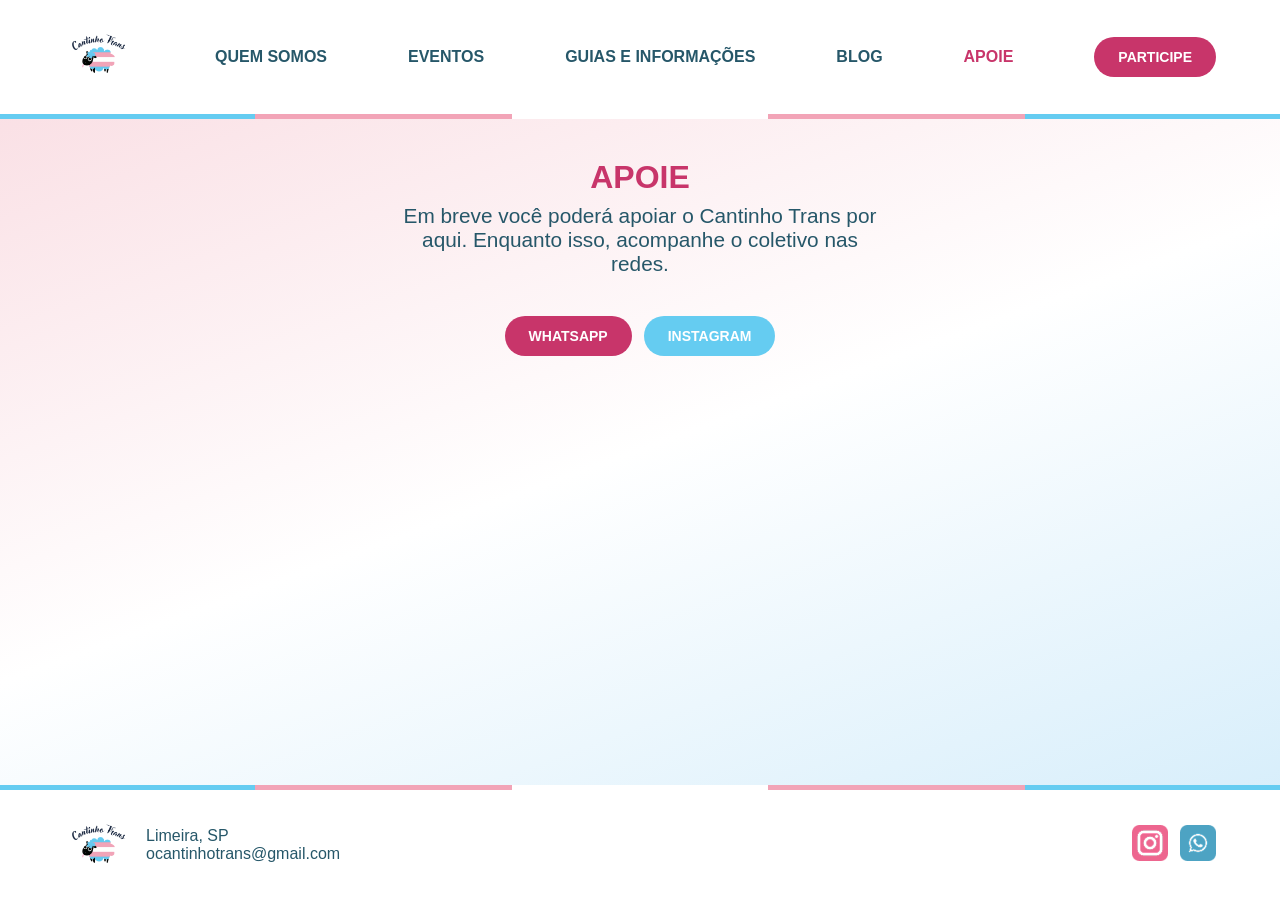
==== apoie.html @ edb0227f "Pagina de "quem somos" feita | Padronização e organizarção dos arquivos tbm" ====
<!DOCTYPE html>
<html lang="pt-BR">
<head>
    <meta charset="UTF-8">
    <meta name="viewport" content="width=device-width, initial-scale=1.0">
    <title>Apoie | Cantinho Trans</title>
    <link rel="icon" href="imgs/logo.png">
    <link rel="stylesheet" href="css/style.css">
</head>
<body>
    <header>
        <div class="cabecalho-conteudo">
            <nav class="navegacao">
                <a href="index.html">
                    <img class="logo" src="imgs/logo.png" alt="ovelha com listras azul, rosa e branco">
                </a>
                <a href="quem-somos.html">quem somos</a>
                <a href="eventos.html">eventos</a>
                <a href="guias.html">guias e informações</a>
                <a href="blog.html">blog</a>
                <a href="apoie.html" aria-current="page">apoie</a>
                <a class="botao" href="participe.html">participe</a>
            </nav>
        </div>
    </header>

    <main class="pagina-simples">
    <div class="intro">
        <h1>apoie</h1>
        <p class="subtitulo">Em breve você poderá apoiar o Cantinho Trans por aqui. Enquanto isso, acompanhe o coletivo nas redes.</p>
    </div>
    <div class="chamada-botoes">
            <a class="botao" href="https://chat.whatsapp.com/CuYcqcary4wD2QZe1XbQFm" target="_blank" rel="noopener noreferrer">whatsapp</a>
            <a class="botao botao-azul" href="https://www.instagram.com/cantinhotrans/" target="_blank" rel="noopener noreferrer">instagram</a>
    </div>
    </main>

    <footer>
        <div class="elemento-rodape">
            <img class="logo" src="imgs/logo.png" alt="ovelha com listras azul, rosa e branco">
            <div class="contato-rodape">
                <p>Limeira, SP</p>
                <p>ocantinhotrans@gmail.com</p>
            </div>
        </div>
        <div class="elemento-rodape">
            <a href="https://www.instagram.com/cantinhotrans/" target="_blank" rel="noopener noreferrer"><img class="social" src="imgs/instagram.png" alt="Instagram do Cantinho Trans"></a>
            <a href="https://chat.whatsapp.com/CuYcqcary4wD2QZe1XbQFm" target="_blank" rel="noopener noreferrer"><img class="social" src="imgs/whatsapp.png" alt="WhatsApp do Cantinho Trans"></a>
        </div>
    </footer>
</body>
</html>
---- css/style.css ----
:root {
    --rosa-escuro: #C8356A;
    --azul-claro: #65CCF1;
    --rosa-fundo: #F9DAE0;
    --azul-fundo:#D0EBFA ;
    --azul-escuro:#265769;
    --branco-fundo: #FFFFFF;
    --rosa-claro: #F2A4B7;
}

.logo {
    height: 70px;
    width: auto;
    flex-shrink: 0;
}

header{
    width: 100%;
    box-sizing: border-box;
    padding: 20px 5%;
    border-bottom: 5px solid transparent;
    border-image: linear-gradient(
        to right,
        var(--azul-claro) 0 20%,
        var(--rosa-claro) 20% 40%,
        #fff 40% 60%,
        var(--rosa-claro) 60% 80%,
        var(--azul-claro) 80%
    ) 1;
    background: var(--branco-fundo);
    margin: 0;
}

.cabecalho-conteudo {
  width: 100%;
}

.navegacao {
  display: flex;
  align-items: center;
  justify-content: space-between;
  gap: 24px;
  width: 100%;
}

footer{
    display: flex;
    justify-content: space-between;
    align-items: center;
    padding: 20px 5%;
    border-top: 5px solid transparent;
    border-image: linear-gradient(
        to right,
        var(--azul-claro) 0 20%,
        var(--rosa-claro) 20% 40%,
        #fff 40% 60%,
        var(--rosa-claro) 60% 80%,
        var(--azul-claro) 80%
    ) 1;  
    background: var(--branco-fundo);
    margin-top: 80px;
}

.elemento-rodape {
  display: flex;
  align-items: center;
  gap: 12px;
}

body{
    font-family: 'Trebuchet MS', 'Lucida Sans Unicode', 'Lucida Grande', 'Lucida Sans', Arial, sans-serif;
    background: linear-gradient(160deg,var(--rosa-fundo),var(--branco-fundo),var(--azul-fundo));
    min-height: 100vh;
    margin: 0px;
    text-align: center;
}

h1, h2, h3{
    text-transform: uppercase;
    color: var(--rosa-escuro);
}

p{
    color: var(--azul-escuro);
}

a{
    text-decoration: none;
}

a:hover {
    color: var(--rosa-escuro);
}

section + section{
    margin-top: 48px;
}


section{
    display: flex;
    flex-direction: column;
    align-items: center;
    gap: 24px;
}

.navegacao a {
    text-transform: uppercase;
    font-weight: bold;
    color: var(--azul-escuro);
}

.navegacao a:hover {
    color: var(--rosa-escuro);
}

.navegacao button{
    color: var(--branco-fundo);
}

.botao{
    background: var(--rosa-escuro);
    padding: 12px 24px;
    border: none;
    border-radius: 50px;
    color: var(--branco-fundo);
    font-size: 14px;
    cursor: pointer;
    text-transform: uppercase;
    font-weight: bold;
}

.botao:hover {
  background: var(--azul-claro);
}

ul{
    list-style: none;
    text-align: start;
    color: var(--azul-escuro);
}

.container{
    display: flex;
    gap: 20px;
    margin: 50px;
}

.cartao-redondo{
    background: var(--branco-fundo);
    flex: 1;
    padding: 20px;
    border-radius: 8px;
    border-top: 5px solid var(--azul-claro);
    border-bottom: 5px solid var(--azul-claro);
    display: flex;
    flex-direction: column;
    align-items: center;
    gap: 4px;
    width: 300px;
}

.cartao-redondo p{
    text-align: start;
}

.cartao-reto{
    flex: 1;
    padding: 20px;
    border-top: 5px solid var(--azul-claro);
}

.cartao-lista{
    display: flex;
    align-items: center;
    gap: 20px;
    background: var(--branco-fundo);
    padding: 20px;
    border-radius: 8px;
    border: 1.5px solid var(--rosa-escuro)
}

.container-lista{
    display: flex;
    flex-direction: column;
    gap: 20px;
    max-height: 400px;
    width: 700px;
    overflow-y: auto;
    margin-inline: auto;
}

.cartao-lista img{
    width: 130px;
    flex: 0 0 auto;
    object-fit: cover;
    border-radius: 12px;
}

.cartao-lista p{
    margin: 0 0 10px;
    text-align: left;
    line-height: 1.4;
}

.cartao-lista a{
    display: table;
    margin: 0 auto;
    text-align: center;
}


.breadcrumb {
  display: flex;
  align-items: center;
  gap: 8px;
  margin: 50px;
}

.aviso{
    width: 30px;
}

.coracao{
    width: 70px;
}

.container-titulo-saude {
  display: flex;
  align-items: center;
  justify-content: center;
  gap: 8px;
}

.titulo-destaque-saude,
.titulo-saude {
  flex: 0 0 auto;
  margin: 0;
  text-transform: none;
}

.titulo-destaque-saude{
    flex: 0 0 auto;
    display: inline-block;
    background: var(--rosa-escuro);
    color: var(--branco-fundo);
    border-radius: 10px;
    padding: 5px;
}


/* ==========================================================
   PÁGINA: EVENTOS (eventos.html)
   ========================================================== */

/* ---------- Menu: página atual ---------- */
.navegacao a[aria-current="page"] {
    color: var(--rosa-escuro);
}

/* ---------- Rodapé: bloco de contato (Limeira, e-mail) ---------- */
.contato-rodape p {
    margin: 0;
    text-align: left;
}

/* ---------- Variantes de botão ---------- */
.botao-azul {
    background: var(--azul-claro);
}

.botao-azul:hover {
    background: var(--rosa-escuro);
    color: var(--branco-fundo);
}

.botao-branco {
    background: var(--branco-fundo);
    color: var(--rosa-escuro);
}

.botao-contorno {
    background: transparent;
    border: 2px solid var(--branco-fundo);
    color: var(--branco-fundo);
}

.botao-branco:hover,
.botao-contorno:hover {
    background: var(--rosa-escuro);
    color: var(--branco-fundo);
    border-color: var(--rosa-escuro);
}

/* ---------- Estrutura da página ---------- */
.pagina-eventos {
    width: min(1000px, 90%);
    margin: 0 auto;
    padding-top: 40px;
    text-align: left;
}

.pagina-eventos section {
    align-items: stretch;
}

.intro {
    text-align: center;
    margin-bottom: 40px;
}

.intro h1 {
    margin: 0 0 8px;
}

.subtitulo {
    font-size: 1.3rem;
    margin: 0 auto;
    max-width: 480px;
}

.titulo-secao {
    align-self: flex-start;
    margin: 0;
    padding-bottom: 4px;
    font-size: 1.1rem;
    text-transform: none;
    border-bottom: 2px solid var(--rosa-claro);
}

/* ---------- Próximo encontro / Atividade na cidade ---------- */
.destaques {
    display: grid;
    grid-template-columns: 1fr 1fr;
    gap: 40px;
}

.card-evento {
    background: var(--branco-fundo);
    border-radius: 12px;
    padding: 20px 24px;
    border-top: 5px solid var(--rosa-escuro);
    border-bottom: 5px solid var(--rosa-escuro);
    display: flex;
    flex-direction: column;
    align-items: flex-start;
    gap: 6px;
}

.card-evento.azul {
    border-color: var(--azul-claro);
}

.card-evento h3 {
    margin: 0;
    font-size: 1rem;
    text-transform: none;
    color: var(--azul-escuro);
}

.card-evento p {
    margin: 0;
    font-size: 0.9rem;
}

.card-evento strong {
    color: var(--rosa-escuro);
}

.card-evento .descricao {
    margin: 8px 0 10px;
}

.etiqueta {
    font-size: 0.75rem;
    font-weight: bold;
    color: var(--rosa-escuro);
}

.azul .etiqueta {
    color: var(--azul-claro);
}

/* ---------- Calendário ---------- */
.calendario-area {
    display: grid;
    grid-template-columns: 1.2fr 1fr;
    gap: 40px;
    align-items: start;
}

.calendario {
    background: var(--branco-fundo);
    border-radius: 12px;
    padding: 24px;
    border-top: 5px solid var(--rosa-escuro);
    border-bottom: 5px solid var(--rosa-escuro);
}

.calendario-topo {
    display: flex;
    align-items: center;
    justify-content: space-between;
    margin-bottom: 16px;
}

.calendario-topo strong {
    color: var(--azul-escuro);
    text-transform: capitalize;
}

.btn-mes {
    width: 32px;
    height: 32px;
    border: none;
    border-radius: 50%;
    background: var(--rosa-escuro);
    color: var(--branco-fundo);
    font-size: 1.2rem;
    line-height: 1;
    cursor: pointer;
}

.btn-mes:hover {
    background: var(--azul-claro);
}

.dias {
    display: grid;
    grid-template-columns: repeat(7, 1fr);
    gap: 6px;
    text-align: center;
}

.dias .dow {
    color: var(--rosa-escuro);
    font-weight: bold;
    font-size: 0.75rem;
}

.dia {
    aspect-ratio: 1;
    display: flex;
    align-items: center;
    justify-content: center;
    border-radius: 8px;
    color: var(--azul-escuro);
    font-size: 0.85rem;
}

.dia.hoje {
    background: var(--azul-fundo);
    font-weight: bold;
}

.dia.evento {
    background: var(--rosa-claro);
    font-weight: bold;
}

.dia.evento.hoje {
    outline: 2px solid var(--azul-claro);
}

.legenda {
    display: flex;
    gap: 16px;
    margin-top: 16px;
    font-size: 0.8rem;
    color: var(--azul-escuro);
}

.ponto {
    display: inline-block;
    width: 10px;
    height: 10px;
    border-radius: 50%;
    margin-right: 6px;
}

.ponto-hoje { background: var(--azul-fundo); }
.ponto-evento { background: var(--rosa-claro); }

/* ---------- Lista de eventos ---------- */
.lista-eventos {
    display: flex;
    flex-direction: column;
    gap: 20px;
}

.item-evento {
    display: flex;
    align-items: center;
    gap: 14px;
    background: var(--branco-fundo);
    border-radius: 8px;
    padding: 14px 16px;
    border-top: 4px solid var(--rosa-escuro);
}

.item-evento h3 {
    margin: 0 0 2px;
    font-size: 0.95rem;
    text-transform: none;
    color: var(--azul-escuro);
}

.item-evento p {
    margin: 0;
    font-size: 0.85rem;
}

.data-evento {
    flex: 0 0 auto;
    width: 54px;
    height: 54px;
    border-radius: 8px;
    background: var(--azul-fundo);
    color: var(--azul-escuro);
    display: flex;
    flex-direction: column;
    align-items: center;
    justify-content: center;
    font-weight: bold;
}

.data-evento small { font-size: 0.65rem; }
.data-evento span { font-size: 1.3rem; line-height: 1; }

/* ---------- Como participar ---------- */
.participar {
    display: grid;
    grid-template-columns: repeat(3, 1fr);
    gap: 20px;
}

.card-participar {
    background: var(--branco-fundo);
    border-radius: 8px;
    border-left: 4px solid var(--azul-claro);
    padding: 12px 16px;
}

.card-participar h3 {
    margin: 0 0 4px;
    font-size: 1rem;
    text-transform: none;
}

.card-participar p {
    margin: 0;
    font-size: 0.85rem;
}

/* ---------- Chamada final ---------- */
.pagina-eventos .chamada {
    background: var(--rosa-claro);
    border-radius: 20px;
    padding: 32px 20px;
    text-align: center;
    align-items: center;
    gap: 10px;
}

.chamada h2 {
    margin: 0;
    color: var(--branco-fundo);
    text-transform: none;
    font-size: 1.2rem;
}

.chamada p {
    margin: 0;
    color: var(--branco-fundo);
}

.chamada-botoes {
    display: flex;
    gap: 12px;
    flex-wrap: wrap;
    justify-content: center;
    margin-top: 8px;
}

/* ---------- Responsivo ---------- */
@media (max-width: 800px) {
    .destaques,
    .calendario-area,
    .participar {
        grid-template-columns: 1fr;
    }

    .navegacao {
        flex-wrap: wrap;
        justify-content: center;
    }
}

/* ==========================================================
   PÁGINA: QUEM SOMOS (quem-somos.html)
   ========================================================== */

.botao-pequeno {
    padding: 6px 16px;
    font-size: 11px;
    text-decoration: none;
}

.botao-pequeno:hover {
    color: var(--branco-fundo);
}

.pagina-quem-somos {
    width: min(1000px, 90%);
    margin: 0 auto;
    padding-top: 40px;
    text-align: left;
}

.pagina-quem-somos section {
    align-items: stretch;
}

/* ---------- Abertura ---------- */
.pagina-quem-somos .abertura {
    align-items: center;
    text-align: center;
    gap: 10px;
    margin-bottom: 40px;
}

.pagina-quem-somos .abertura h1 {
    margin: 0;
    font-size: 2.6rem;
    letter-spacing: 2px;
}

.pagina-quem-somos .abertura .subtitulo {
    margin: 0;
    max-width: none;
    font-size: 1.1rem;
}

.atalhos {
    display: flex;
    flex-wrap: wrap;
    justify-content: center;
    gap: 12px;
    margin-top: 8px;
}

/* ---------- Blocos ---------- */
.pagina-quem-somos .bloco {
    gap: 16px;
    scroll-margin-top: 20px;
}

.titulo-bloco {
    margin: 0;
    font-size: 1.8rem;
}

.texto-bloco {
    margin: 0;
    line-height: 1.5;
    max-width: 760px;
}

/* ---------- Como funciona ---------- */
.colunas-funciona {
    display: grid;
    grid-template-columns: repeat(3, 1fr);
    gap: 24px;
    margin-top: 8px;
}

.item-funciona {
    border-top: 4px solid var(--rosa-escuro);
    padding-top: 10px;
}

.item-funciona:nth-child(2) {
    border-top-color: var(--azul-claro);
}

.item-funciona h3 {
    margin: 0 0 6px;
    font-size: 1rem;
    text-transform: none;
    color: var(--azul-escuro);
}

.item-funciona p {
    margin: 0;
    font-size: 0.9rem;
    line-height: 1.4;
}

/* ---------- Nossa história ---------- */
.historia {
    display: grid;
    grid-template-columns: 1.3fr 1fr;
    gap: 40px;
    align-items: center;
}

.linha-do-tempo {
    list-style: none;
    margin: 0;
    padding: 0;
    display: flex;
    flex-direction: column;
    gap: 14px;
}

.linha-do-tempo li {
    border-left: 3px solid var(--rosa-claro);
    padding-left: 14px;
}

.linha-do-tempo h3 {
    margin: 0 0 2px;
    font-size: 0.95rem;
    text-transform: none;
}

.linha-do-tempo p {
    margin: 0;
    font-size: 0.9rem;
    line-height: 1.4;
}

.foto-historia {
    width: 100%;
    height: auto;
    border-radius: 12px;
    border: 4px solid var(--branco-fundo);
}

/* ---------- Gestão atual ---------- */
.gestao {
    display: grid;
    grid-template-columns: repeat(5, 1fr);
    gap: 16px;
    margin-top: 8px;
}

.membro {
    margin: 0;
    display: flex;
    flex-direction: column;
    align-items: center;
    gap: 8px;
}

.foto-membro {
    width: 100%;
    aspect-ratio: 1;
    border-radius: 12px;
    object-fit: cover;
}

.foto-membro.rosa { background: var(--rosa-escuro); }
.foto-membro.azul { background: var(--azul-claro); }

.membro figcaption {
    font-size: 0.85rem;
    font-weight: bold;
    text-align: center;
    color: var(--rosa-escuro);
}

/* ---------- Responsivo ---------- */
@media (max-width: 800px) {
    .colunas-funciona,
    .historia {
        grid-template-columns: 1fr;
    }

    .gestao {
        grid-template-columns: repeat(2, 1fr);
    }
}


/* ==========================================================
   COMPONENTES COMPARTILHADOS (todas as páginas)
   ========================================================== */

/* Botão do menu e botões em geral: texto sempre branco */
.botao {
    display: inline-block;
    text-decoration: none;
}

.botao:hover,
.navegacao a.botao,
.navegacao a.botao:hover {
    color: var(--branco-fundo);
}

/* Ícones de redes sociais do rodapé */
.social {
    width: 36px;
    height: 36px;
}

/* Caminho de navegação (Início > Guias > página) */
.breadcrumb {
    color: var(--azul-escuro);
}

/* Páginas simples: guias, blog, apoie, participe */
.pagina-simples {
    width: min(1000px, 90%);
    margin: 0 auto;
    padding-top: 40px;
    text-align: left;
}

.pagina-simples .intro h1 {
    margin: 0 0 8px;
}

.grade-guias {
    display: grid;
    grid-template-columns: repeat(3, 1fr);
    gap: 24px;
}

@media (max-width: 800px) {
    .grade-guias {
        grid-template-columns: 1fr;
    }
}

/* Rodapé sempre no fim da tela, mesmo em páginas curtas */
body {
    display: flex;
    flex-direction: column;
}

main {
    flex: 1 0 auto;
}

/* Links do caminho de navegação */
.breadcrumb a {
    color: var(--rosa-escuro);
    font-weight: bold;
}

.breadcrumb a:hover {
    text-decoration: underline;
}
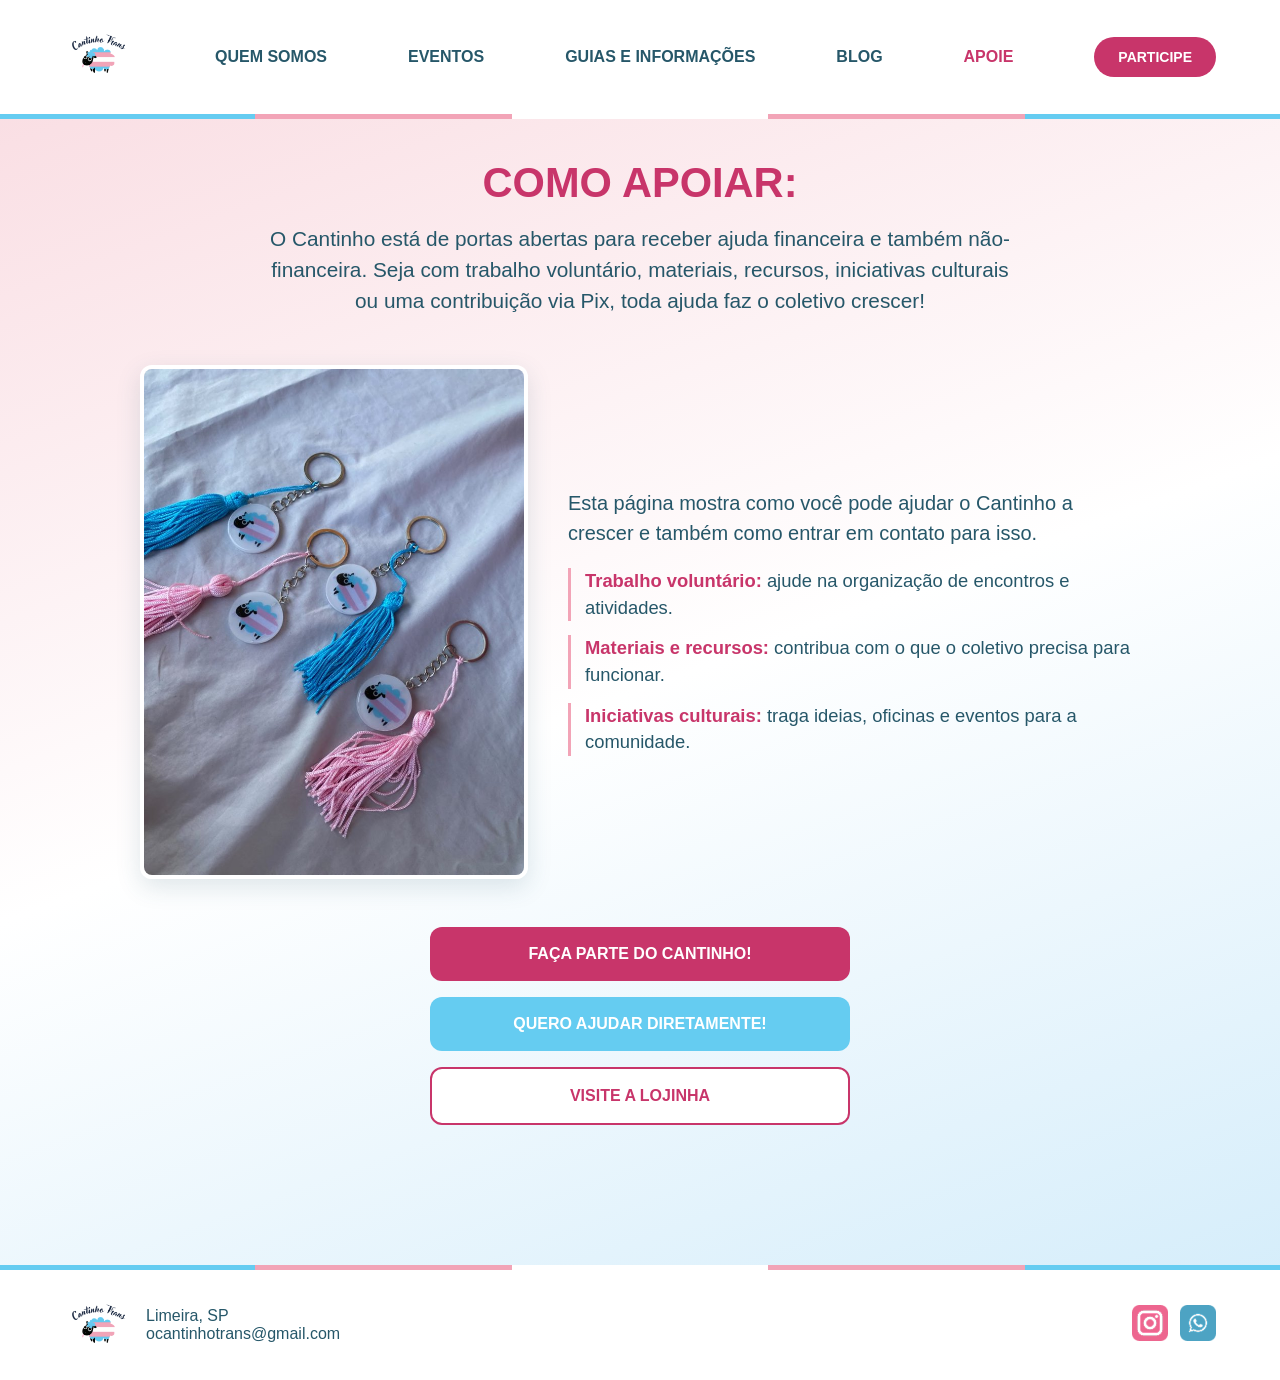
==== commit 64b1a94e: "alterações no projeto em geral + união da parte do yago" ====
--- a/apoie.html
+++ b/apoie.html
@@ -25,14 +25,80 @@
     </header>
 
     <main class="pagina-simples">
-    <div class="intro">
-        <h1>apoie</h1>
-        <p class="subtitulo">Em breve você poderá apoiar o Cantinho Trans por aqui. Enquanto isso, acompanhe o coletivo nas redes.</p>
+    <section class="intro intro-apoio">
+        <h1>como apoiar:</h1>
+        <p class="subtitulo subtitulo-largo">O Cantinho está de portas abertas para receber ajuda financeira e também não-financeira. Seja com trabalho voluntário, materiais, recursos, iniciativas culturais ou uma contribuição via Pix, toda ajuda faz o coletivo crescer!</p>
+    </section>
+
+    <section class="apoio-destaque">
+        <img class="foto-apoio" src="imgs/produtos.jpg" alt="Chaveiros do Cantinho Trans com a ovelha nas cores da bandeira trans e pompons azuis e rosas">
+        <div class="texto-apoio">
+            <p>Esta página mostra como você pode ajudar o Cantinho a crescer e também como entrar em contato para isso.</p>
+            <ul class="lista-apoio">
+                <li><strong>Trabalho voluntário:</strong> ajude na organização de encontros e atividades.</li>
+                <li><strong>Materiais e recursos:</strong> contribua com o que o coletivo precisa para funcionar.</li>
+                <li><strong>Iniciativas culturais:</strong> traga ideias, oficinas e eventos para a comunidade.</li>
+            </ul>
+        </div>
+    </section>
+
+    <div class="chamada-botoes botoes-empilhados">
+        <a class="botao botao-grande" href="participe.html">faça parte do cantinho!</a>
+        <button type="button" class="botao botao-azul botao-grande" id="abrir-ajuda" aria-haspopup="dialog">quero ajudar diretamente!</button>
+        <a class="botao botao-contorno-rosa botao-grande" href="https://wa.me/5519987595140?text=Oi%2C%20Rita!%20Vim%20pelo%20site%20do%20Cantinho%20Trans%20e%20quero%20conhecer%20a%20lojinha." target="_blank" rel="noopener noreferrer">visite a lojinha</a>
     </div>
-    <div class="chamada-botoes">
-            <a class="botao" href="https://chat.whatsapp.com/CuYcqcary4wD2QZe1XbQFm" target="_blank" rel="noopener noreferrer">whatsapp</a>
-            <a class="botao botao-azul" href="https://www.instagram.com/cantinhotrans/" target="_blank" rel="noopener noreferrer">instagram</a>
-    </div>
+
+    <dialog class="modal-ajuda" id="modal-ajuda" aria-labelledby="titulo-modal">
+        <div class="modal-topo">
+            <h2 id="titulo-modal">Como você quer ajudar?</h2>
+            <button type="button" class="modal-fechar" data-fechar aria-label="Fechar">&times;</button>
+        </div>
+
+        <div class="modal-corpo">
+            <!-- Passo 1: escolha -->
+            <div class="modal-painel" id="painel-escolha">
+                <p class="modal-texto">Escolha o caminho que combina com você:</p>
+                <div class="opcoes-ajuda">
+                    <button type="button" class="opcao-ajuda" data-abrir="painel-extra">
+                        <span class="opcao-emoji" aria-hidden="true">🤝</span>
+                        <span class="opcao-titulo">Ajuda não-financeira</span>
+                        <span class="opcao-desc">Voluntariado, materiais, recursos e iniciativas culturais</span>
+                    </button>
+                    <button type="button" class="opcao-ajuda opcao-azul" data-abrir="painel-pix">
+                        <span class="opcao-emoji" aria-hidden="true">💙</span>
+                        <span class="opcao-titulo">Contribuir via Pix</span>
+                        <span class="opcao-desc">Uma ajuda financeira, de qualquer valor</span>
+                    </button>
+                </div>
+            </div>
+
+            <!-- Passo 2a: ajuda não-financeira -->
+            <div class="modal-painel" id="painel-extra" hidden>
+                <button type="button" class="modal-voltar" data-abrir="painel-escolha">&larr; voltar</button>
+                <p class="modal-texto">Marque como você gostaria de ajudar e escreva para o e-mail do Cantinho:</p>
+                <div class="chips" id="chips-ajuda">
+                    <label class="chip"><input type="checkbox" value="Trabalho voluntário"><span>Trabalho voluntário</span></label>
+                    <label class="chip"><input type="checkbox" value="Materiais"><span>Materiais</span></label>
+                    <label class="chip"><input type="checkbox" value="Recursos"><span>Recursos</span></label>
+                    <label class="chip"><input type="checkbox" value="Iniciativas culturais"><span>Iniciativas culturais</span></label>
+                    <label class="chip"><input type="checkbox" value="Outra forma de ajudar"><span>Outra forma</span></label>
+                </div>
+                <a class="botao botao-modal" id="enviar-ajuda" href="mailto:ocantinhotrans@gmail.com?subject=Quero%20ajudar%20o%20Cantinho%20Trans">escrever e-mail</a>
+                <p class="modal-nota">ocantinhotrans@gmail.com</p>
+            </div>
+
+            <!-- Passo 2b: pix -->
+            <div class="modal-painel" id="painel-pix" hidden>
+                <button type="button" class="modal-voltar" data-abrir="painel-escolha">&larr; voltar</button>
+                <p class="modal-texto">Chave Pix (e-mail):</p>
+                <div class="caixa-pix">
+                    <strong id="chave-pix">ritas.frati@gmail.com</strong>
+                </div>
+                <button type="button" class="botao botao-azul botao-modal" id="copiar-pix">copiar chave pix</button>
+                <p class="modal-nota">Obrigado por ajudar o Cantinho a crescer! 💗</p>
+            </div>
+        </div>
+    </dialog>
     </main>
 
     <footer>
@@ -48,5 +114,7 @@
             <a href="https://chat.whatsapp.com/CuYcqcary4wD2QZe1XbQFm" target="_blank" rel="noopener noreferrer"><img class="social" src="imgs/whatsapp.png" alt="WhatsApp do Cantinho Trans"></a>
         </div>
     </footer>
+
+    <script src="js/contato.js"></script>
 </body>
 </html>
--- a/css/style.css
+++ b/css/style.css
@@ -853,3 +853,1123 @@
 .breadcrumb a:hover {
     text-decoration: underline;
 }
+
+/* ==========================================================
+   PÁGINA BLOG
+   ========================================================== */
+
+/* texto só para leitores de tela (usado no rótulo da busca) */
+.so-leitor {
+    position: absolute;
+    width: 1px;
+    height: 1px;
+    overflow: hidden;
+    clip: rect(0 0 0 0);
+    white-space: nowrap;
+}
+
+/* ---------- Estrutura da página ---------- */
+.pagina-blog {
+    width: min(1100px, 90%);
+    margin: 0 auto;
+    padding-top: 40px;
+    text-align: left;
+}
+
+.pagina-blog h1 {
+    margin: 0 0 24px;
+    text-align: center;
+    font-size: clamp(2rem, 5vw, 3rem);
+}
+
+/* o section global usa align-items: center; aqui precisa esticar */
+.pagina-blog section {
+    align-items: stretch;
+}
+
+.pagina-blog :focus-visible {
+    outline: 3px solid var(--rosa-escuro);
+    outline-offset: 3px;
+}
+
+/* ---------- Carrossel (CSS puro) ---------- */
+.carrossel {
+    display: flex;
+    overflow-x: auto;
+    scroll-snap-type: x mandatory;
+    scroll-behavior: smooth;
+    scrollbar-width: none;
+}
+
+.carrossel::-webkit-scrollbar {
+    display: none;
+}
+
+.slide {
+    position: relative;
+    flex: 0 0 100%;
+    scroll-snap-align: start;
+    aspect-ratio: 3 / 1;
+    min-height: 200px;
+    background: #d9d9d9; /* troque por background-image quando tiver a foto */
+}
+
+.slide-link,
+.slide-link:hover {
+    position: absolute;
+    inset: 0;
+    display: grid;
+    place-items: center;
+    padding: 0 72px;
+    text-align: center;
+    color: var(--branco-fundo);
+    font-weight: bold;
+    font-size: clamp(1.8rem, 6vw, 4rem);
+    line-height: 1;
+    text-transform: uppercase;
+}
+
+.seta {
+    position: absolute;
+    top: 50%;
+    translate: 0 -50%;
+    z-index: 2;
+    width: 56px;
+    height: 56px;
+    display: grid;
+    place-items: center;
+}
+
+.seta::before {
+    content: "";
+    width: 16px;
+    height: 16px;
+    border: solid var(--branco-fundo);
+    border-width: 0 0 5px 5px;
+}
+
+.seta-esq { left: 8px; }
+.seta-esq::before { rotate: 45deg; }
+.seta-dir { right: 8px; }
+.seta-dir::before { rotate: -135deg; }
+.seta:hover::before { border-color: var(--rosa-escuro); }
+
+/* ---------- Últimas publicações ---------- */
+.ultimas {
+    margin-top: 48px;
+    gap: 20px;
+}
+
+.ultimas-topo {
+    position: relative;
+    display: flex;
+    align-items: center;
+    justify-content: space-between;
+    gap: 16px;
+}
+
+.ultimas h2 {
+    margin: 0;
+    font-size: clamp(1.2rem, 3vw, 1.8rem);
+    font-weight: normal;
+}
+
+/* lupa: <details> abre a caixa de busca sem JS */
+.busca summary {
+    list-style: none;
+    cursor: pointer;
+    padding: 6px;
+}
+
+.busca summary::-webkit-details-marker {
+    display: none;
+}
+
+.lupa {
+    position: relative;
+    display: block;
+    width: 28px;
+    height: 28px;
+}
+
+.lupa::before {
+    content: "";
+    position: absolute;
+    inset: 0 6px 6px 0;
+    border: 3px solid var(--rosa-escuro);
+    border-radius: 50%;
+}
+
+.lupa::after {
+    content: "";
+    position: absolute;
+    right: 0;
+    bottom: 3px;
+    width: 11px;
+    height: 3px;
+    background: var(--rosa-escuro);
+    border-radius: 2px;
+    rotate: 45deg;
+}
+
+.busca form {
+    position: absolute;
+    right: 0;
+    top: 100%;
+    z-index: 5;
+    display: flex;
+    gap: 8px;
+    padding: 12px;
+    background: var(--branco-fundo);
+    border: 1.5px solid var(--rosa-escuro);
+    border-radius: 12px;
+}
+
+.busca input {
+    font: inherit;
+    padding: 8px 14px;
+    color: var(--azul-escuro);
+    border: 1.5px solid var(--azul-escuro);
+    border-radius: 50px;
+}
+
+/* ---------- Cartão do post ---------- */
+.post {
+    position: relative;
+    display: grid;
+    grid-template-columns: clamp(110px, 22%, 240px) 1fr;
+    align-items: center;
+    gap: 20px;
+    padding: 16px 20px;
+    background: var(--branco-fundo);
+    border: 1.5px solid var(--rosa-escuro);
+    border-radius: 12px;
+}
+
+.post:hover,
+.post:focus-within {
+    border-color: var(--azul-claro);
+}
+
+.foto {
+    aspect-ratio: 4 / 3;
+    display: grid;
+    place-items: center;
+    background: #d9d9d9;
+    color: var(--branco-fundo);
+    font-size: clamp(1.2rem, 3vw, 2rem);
+    font-weight: bold;
+}
+
+.post h3 {
+    margin: 0 0 6px;
+    font-size: 1.1rem;
+    color: var(--azul-escuro);
+}
+
+.post:hover h3,
+.post:focus-within h3 {
+    color: var(--rosa-escuro);
+}
+
+.post h3 a {
+    color: inherit;
+}
+
+/* o cartão inteiro vira clicável */
+.post h3 a::after {
+    content: "";
+    position: absolute;
+    inset: 0;
+}
+
+/* resumo cortado em 2 linhas com "…" */
+.post p {
+    margin: 0;
+    display: -webkit-box;
+    -webkit-line-clamp: 2;
+    line-clamp: 2;
+    -webkit-box-orient: vertical;
+    overflow: hidden;
+}
+
+/* ---------- Responsivo ---------- */
+@media (max-width: 800px) {
+    .slide {
+        aspect-ratio: 2 / 1;
+    }
+
+    .post {
+        grid-template-columns: 100px 1fr;
+        gap: 14px;
+        padding: 12px;
+    }
+}
+
+/* ==========================================================
+   PONTOS DO CARROSSEL E PÁGINAS DE POST
+   ========================================================== */
+.carrossel-pontos {
+    display: flex;
+    align-items: center;
+    justify-content: center;
+    gap: 10px;
+    margin-top: 14px;
+}
+
+.carrossel-ponto {
+    width: 12px;
+    height: 12px;
+    padding: 0;
+    border: 2px solid var(--rosa-escuro);
+    border-radius: 50%;
+    background: transparent;
+    cursor: pointer;
+}
+
+.carrossel-ponto[aria-current="true"] {
+    background: var(--rosa-escuro);
+}
+
+.sem-resultado {
+    text-align: center;
+    font-weight: bold;
+}
+
+.pagina-post {
+    width: min(860px, 90%);
+    margin: 0 auto;
+    padding-top: 32px;
+    text-align: left;
+}
+
+.pagina-post .breadcrumb {
+    margin: 0 0 20px;
+    flex-wrap: wrap;
+}
+
+.post-completo {
+    background: var(--branco-fundo);
+    border: 1.5px solid var(--rosa-escuro);
+    border-radius: 12px;
+    padding: 28px;
+}
+
+.foto-post {
+    width: 100%;
+    aspect-ratio: 16 / 7;
+    display: grid;
+    place-items: center;
+    background: #d9d9d9;
+    color: var(--branco-fundo);
+    font-size: clamp(1.4rem, 3vw, 2.2rem);
+    font-weight: bold;
+    border-radius: 8px;
+    margin-bottom: 20px;
+}
+
+.post-completo h1 {
+    margin: 0 0 8px;
+    text-align: left;
+    text-transform: none;
+    font-size: clamp(1.5rem, 3.5vw, 2.2rem);
+}
+
+.meta-post {
+    margin: 0 0 20px;
+    font-size: 0.9rem;
+}
+
+.conteudo-post {
+    line-height: 1.65;
+}
+
+.conteudo-post h2 {
+    margin: 24px 0 8px;
+    text-transform: none;
+    font-size: 1.2rem;
+}
+
+.conteudo-post ul,
+.conteudo-post ol {
+    padding-left: 22px;
+    margin: 8px 0 16px;
+}
+
+.conteudo-post ul {
+    list-style: disc;
+}
+
+.conteudo-post ol {
+    list-style: decimal;
+}
+
+.conteudo-post li + li {
+    margin-top: 6px;
+}
+
+.conteudo-post a {
+    color: var(--rosa-escuro);
+    text-decoration: underline;
+}
+
+.aviso-post {
+    margin-top: 24px;
+    padding: 12px 16px;
+    border-radius: 8px;
+    background: var(--rosa-fundo);
+    font-size: 0.9rem;
+}
+
+.voltar-post {
+    margin-top: 24px;
+}
+
+@media (max-width: 800px) {
+    .post-completo {
+        padding: 18px;
+    }
+}
+
+.foto {
+    overflow: hidden;
+}
+
+.foto img {
+    width: 100%;
+    height: 100%;
+    object-fit: cover;
+    display: block;
+}
+
+.foto-post {
+    width: 100%;
+    aspect-ratio: 16 / 7;
+    overflow: hidden;
+    background: #d9d9d9;
+    border-radius: 8px;
+    margin-bottom: 20px;
+}
+
+.foto-post img {
+    width: 100%;
+    height: 100%;
+    object-fit: cover;
+    display: block;
+}
+
+.slide {
+    overflow: hidden;
+}
+/* ==========================================================
+   CARROSSEL DIVIDIDO
+   ========================================================== */
+.carrossel {
+    border-radius: 16px;
+    border: 1.5px solid var(--rosa-escuro);
+    background: var(--branco-fundo);
+}
+
+.slide {
+    display: grid;
+    grid-template-columns: 1.1fr 1fr;
+    aspect-ratio: auto;
+    min-height: 310px;
+    background: var(--branco-fundo);
+    overflow: hidden;
+}
+
+.slide-imagem {
+    position: relative;
+    background: #d9d9d9;
+    overflow: hidden;
+}
+
+.slide-imagem img {
+    width: 100%;
+    height: 100%;
+    object-fit: cover;
+    display: block;
+}
+
+/* Degradê suave na borda direita da foto para integrar com o cartão */
+.slide-imagem::after {
+    content: "";
+    position: absolute;
+    inset: 0;
+    background: linear-gradient(to right, transparent 70%, var(--branco-fundo) 100%);
+    pointer-events: none;
+}
+
+.slide-placeholder {
+    width: 100%;
+    height: 100%;
+    min-height: 220px;
+    display: grid;
+    place-items: center;
+    color: var(--branco-fundo);
+    font-size: clamp(1.4rem, 3vw, 2.2rem);
+    font-weight: bold;
+}
+
+.slide-selo {
+    position: absolute;
+    top: 16px;
+    left: 16px;
+    z-index: 2;
+    padding: 6px 14px;
+    border-radius: 50px;
+    background: var(--rosa-escuro);
+    color: var(--branco-fundo);
+    font-size: 0.75rem;
+    font-weight: bold;
+    letter-spacing: 0.05em;
+    text-transform: uppercase;
+}
+
+.slide-texto {
+    padding: 32px 54px 28px 24px;
+    display: flex;
+    flex-direction: column;
+    justify-content: center;
+    gap: 14px;
+    text-align: left;
+}
+
+.slide-texto h2 {
+    margin: 0;
+    text-transform: none;
+    font-size: clamp(1.3rem, 2.4vw, 1.8rem);
+    line-height: 1.25;
+}
+
+.slide-texto h2 a {
+    color: var(--azul-escuro);
+}
+
+.slide-texto h2 a:hover {
+    color: var(--rosa-escuro);
+}
+
+.slide-texto p {
+    margin: 0;
+    font-size: 0.95rem;
+    line-height: 1.55;
+    color: var(--azul-escuro);
+}
+
+.slide-rodape {
+    display: flex;
+    align-items: center;
+    justify-content: space-between;
+    gap: 12px;
+    margin-top: 8px;
+}
+
+.slide-data {
+    font-size: 0.82rem;
+    color: var(--azul-escuro);
+    opacity: 0.8;
+}
+
+.slide-leia {
+    font-size: 0.85rem;
+    font-weight: bold;
+    color: var(--rosa-escuro);
+    text-transform: uppercase;
+}
+
+.slide-leia:hover {
+    color: var(--azul-claro);
+}
+
+/* Ajuste das setas para aparecerem bem sobre fundo claro e foto */
+.slide .seta {
+    width: 40px;
+    height: 40px;
+    border-radius: 50%;
+    background: rgba(255, 255, 255, 0.85);
+    box-shadow: 0 2px 6px rgba(0, 0, 0, 0.15);
+}
+
+.slide .seta::before {
+    width: 11px;
+    height: 11px;
+    border-color: var(--rosa-escuro);
+    border-width: 0 0 3px 3px;
+}
+
+.slide .seta:hover {
+    background: var(--rosa-escuro);
+}
+
+.slide .seta:hover::before {
+    border-color: var(--branco-fundo);
+}
+
+@media (max-width: 800px) {
+    .slide {
+        grid-template-columns: 1fr;
+    }
+
+    .slide-imagem {
+        aspect-ratio: 16 / 9;
+    }
+
+    .slide-imagem::after {
+        background: linear-gradient(to bottom, transparent 70%, var(--branco-fundo) 100%);
+    }
+
+    .slide-texto {
+        padding: 20px 24px 24px;
+    }
+}
+
+/* ==========================================================
+   PÁGINAS: APOIE (apoie.html) e PARTICIPE (participe.html)
+   ========================================================== */
+
+.sr-only {
+    position: absolute;
+    width: 1px;
+    height: 1px;
+    overflow: hidden;
+    clip: rect(0 0 0 0);
+    white-space: nowrap;
+}
+
+.titulo-centro {
+    align-self: center;
+    text-align: center;
+}
+
+.pagina-simples section.intro-apoio {
+    align-items: center;
+    text-align: center;
+    margin-bottom: 40px;
+    gap: 16px;
+}
+
+.pagina-simples .intro-apoio h1 {
+    margin: 0;
+    font-size: 2.6rem;
+}
+
+.subtitulo-largo {
+    max-width: 760px;
+    line-height: 1.5;
+}
+
+/* ---------- Apoie: foto + texto ---------- */
+.apoio-destaque {
+    display: grid;
+    grid-template-columns: minmax(0, 380px) 1fr;
+    gap: 48px;
+    align-items: center;
+    justify-content: center;
+    margin-bottom: 48px;
+}
+
+.foto-apoio {
+    width: 100%;
+    height: auto;
+    border-radius: 12px;
+    border: 4px solid var(--branco-fundo);
+    box-shadow: 0 8px 24px rgba(38, 87, 105, 0.15);
+}
+
+.texto-apoio p {
+    margin-top: 0;
+    font-size: 1.25rem;
+    line-height: 1.5;
+}
+
+.lista-apoio {
+    padding: 0;
+    margin: 0;
+    display: flex;
+    flex-direction: column;
+    gap: 14px;
+}
+
+.lista-apoio li {
+    border-left: 3px solid var(--rosa-claro);
+    padding-left: 14px;
+    font-size: 1.15rem;
+    line-height: 1.45;
+    color: var(--azul-escuro);
+}
+
+.lista-apoio strong {
+    color: var(--rosa-escuro);
+}
+
+/* ---------- Apoie: botões grandes ---------- */
+.botoes-empilhados {
+    flex-direction: column;
+    align-items: center;
+    gap: 16px;
+    margin-bottom: 60px;
+}
+
+.botao-grande {
+    width: min(420px, 100%);
+    box-sizing: border-box;
+    padding: 18px 24px;
+    font-size: 16px;
+    font-family: inherit;
+    border-radius: 12px;
+    text-align: center;
+}
+
+.botao-contorno-rosa {
+    background: var(--branco-fundo);
+    color: var(--rosa-escuro);
+    border: 2px solid var(--rosa-escuro);
+}
+
+.botao-contorno-rosa:hover {
+    background: var(--rosa-escuro);
+    color: var(--branco-fundo);
+}
+
+/* ---------- Apoie: pop-up "Quero ajudar diretamente" ---------- */
+.modal-ajuda {
+    width: min(480px, 92vw);
+    padding: 0;
+    border: none;
+    border-radius: 20px;
+    background: var(--branco-fundo);
+    color: var(--azul-escuro);
+    font-family: inherit;
+    text-align: center;
+    overflow: hidden;
+    box-shadow: 0 20px 60px rgba(38, 87, 105, 0.35);
+}
+
+.modal-ajuda[open] {
+    animation: modal-entrada 0.2s ease-out;
+}
+
+.modal-ajuda::backdrop {
+    background: rgba(38, 87, 105, 0.45);
+    backdrop-filter: blur(2px);
+}
+
+@keyframes modal-entrada {
+    from { opacity: 0; transform: translateY(12px) scale(0.98); }
+    to   { opacity: 1; transform: none; }
+}
+
+.modal-topo {
+    position: relative;
+    padding: 22px 56px 18px;
+    border-bottom: 5px solid transparent;
+    border-image: linear-gradient(
+        to right,
+        var(--azul-claro) 0 20%,
+        var(--rosa-claro) 20% 40%,
+        #fff 40% 60%,
+        var(--rosa-claro) 60% 80%,
+        var(--azul-claro) 80%
+    ) 1;
+}
+
+.modal-topo h2 {
+    margin: 0;
+    font-size: 1.2rem;
+}
+
+.modal-fechar {
+    position: absolute;
+    top: 14px;
+    right: 14px;
+    width: 34px;
+    height: 34px;
+    border: none;
+    border-radius: 50%;
+    background: var(--azul-fundo);
+    color: var(--azul-escuro);
+    font-size: 1.4rem;
+    line-height: 1;
+    cursor: pointer;
+}
+
+.modal-fechar:hover {
+    background: var(--rosa-claro);
+    color: var(--branco-fundo);
+}
+
+.modal-corpo {
+    padding: 24px 26px 28px;
+}
+
+.modal-painel {
+    display: flex;
+    flex-direction: column;
+    align-items: center;
+    gap: 16px;
+}
+
+.modal-painel[hidden] {
+    display: none;
+}
+
+.modal-texto {
+    margin: 0;
+    font-size: 1rem;
+    line-height: 1.4;
+}
+
+.modal-nota {
+    margin: 0;
+    font-size: 0.9rem;
+}
+
+.modal-voltar {
+    align-self: flex-start;
+    border: none;
+    background: none;
+    padding: 0;
+    font: inherit;
+    font-size: 0.85rem;
+    font-weight: bold;
+    color: var(--rosa-escuro);
+    cursor: pointer;
+}
+
+.modal-voltar:hover {
+    text-decoration: underline;
+}
+
+.opcoes-ajuda {
+    display: grid;
+    grid-template-columns: 1fr 1fr;
+    gap: 14px;
+    width: 100%;
+}
+
+.opcao-ajuda {
+    display: flex;
+    flex-direction: column;
+    align-items: center;
+    gap: 6px;
+    padding: 20px 12px;
+    border: 2px solid var(--rosa-claro);
+    border-radius: 14px;
+    background: var(--branco-fundo);
+    font: inherit;
+    color: var(--azul-escuro);
+    cursor: pointer;
+    transition: transform 0.15s ease, box-shadow 0.15s ease, border-color 0.15s ease;
+}
+
+.opcao-ajuda.opcao-azul {
+    border-color: var(--azul-claro);
+}
+
+.opcao-ajuda:hover,
+.opcao-ajuda:focus-visible {
+    transform: translateY(-3px);
+    box-shadow: 0 8px 18px rgba(200, 53, 106, 0.18);
+    border-color: var(--rosa-escuro);
+}
+
+.opcao-ajuda.opcao-azul:hover,
+.opcao-ajuda.opcao-azul:focus-visible {
+    box-shadow: 0 8px 18px rgba(101, 204, 241, 0.35);
+    border-color: var(--azul-claro);
+}
+
+.opcao-emoji {
+    font-size: 2rem;
+}
+
+.opcao-titulo {
+    font-weight: bold;
+    color: var(--rosa-escuro);
+}
+
+.opcao-azul .opcao-titulo {
+    color: var(--azul-escuro);
+}
+
+.opcao-desc {
+    font-size: 0.8rem;
+    line-height: 1.3;
+}
+
+.chips {
+    display: flex;
+    flex-wrap: wrap;
+    justify-content: center;
+    gap: 8px;
+}
+
+.chip input {
+    position: absolute;
+    opacity: 0;
+    pointer-events: none;
+}
+
+.chip span {
+    display: inline-block;
+    padding: 8px 14px;
+    border: 1.5px solid var(--rosa-claro);
+    border-radius: 50px;
+    font-size: 0.85rem;
+    font-weight: bold;
+    color: var(--rosa-escuro);
+    cursor: pointer;
+    transition: background 0.15s ease, color 0.15s ease;
+}
+
+.chip input:checked + span {
+    background: var(--rosa-escuro);
+    border-color: var(--rosa-escuro);
+    color: var(--branco-fundo);
+}
+
+.chip input:focus-visible + span {
+    outline: 2px solid var(--azul-claro);
+    outline-offset: 2px;
+}
+
+.caixa-pix {
+    width: 100%;
+    box-sizing: border-box;
+    padding: 18px 12px;
+    border: 2px dashed var(--azul-claro);
+    border-radius: 14px;
+    background: var(--azul-fundo);
+    word-break: break-all;
+}
+
+.caixa-pix strong {
+    font-size: 1.15rem;
+    color: var(--rosa-escuro);
+}
+
+.botao-modal {
+    padding: 14px 32px;
+    font-family: inherit;
+}
+
+/* ---------- Participe ---------- */
+.hero-participe {
+    position: relative;
+}
+
+.ovelha-hero {
+    width: 120px;
+    height: auto;
+    animation: flutuar 3.5s ease-in-out infinite;
+}
+
+@keyframes flutuar {
+    0%, 100% { transform: translateY(0) rotate(-2deg); }
+    50%      { transform: translateY(-10px) rotate(2deg); }
+}
+
+.titulo-comunidade {
+    font-size: 2.2rem !important;
+}
+
+.faixa-trans {
+    display: flex;
+    width: min(320px, 70%);
+    height: 8px;
+    border-radius: 8px;
+    overflow: hidden;
+    margin-top: 6px;
+}
+
+.faixa-trans span {
+    flex: 1;
+}
+
+.faixa-trans span:nth-child(1),
+.faixa-trans span:nth-child(5) { background: var(--azul-claro); }
+.faixa-trans span:nth-child(2),
+.faixa-trans span:nth-child(4) { background: var(--rosa-claro); }
+.faixa-trans span:nth-child(3) { background: var(--branco-fundo); }
+
+.pagina-simples section.cartoes-redes {
+    display: grid;
+    grid-template-columns: 1fr 1fr;
+    gap: 40px;
+    align-items: stretch;
+    margin-bottom: 60px;
+}
+
+.cartao-rede {
+    display: flex;
+    flex-direction: column;
+    align-items: center;
+    gap: 14px;
+    padding: 32px 24px;
+    background: var(--branco-fundo);
+    border-radius: 16px;
+    border-top: 5px solid var(--azul-claro);
+    border-bottom: 5px solid var(--azul-claro);
+    text-align: center;
+    transition: transform 0.2s ease, box-shadow 0.2s ease;
+}
+
+.cartao-instagram {
+    border-color: var(--rosa-escuro);
+}
+
+.cartao-rede:hover {
+    transform: translateY(-6px);
+    box-shadow: 0 14px 30px rgba(38, 87, 105, 0.18);
+}
+
+.cartao-rede h2 {
+    margin: 0;
+    font-size: 1.3rem;
+}
+
+.cartao-whatsapp h2 {
+    color: var(--azul-escuro);
+}
+
+.cartao-rede p {
+    margin: 0;
+    line-height: 1.5;
+    flex: 1;
+}
+
+.rede-icone {
+    width: 110px;
+    height: 110px;
+    border-radius: 20px;
+    display: flex;
+    align-items: center;
+    justify-content: center;
+    color: var(--branco-fundo);
+    transition: transform 0.3s ease;
+}
+
+.rede-icone svg {
+    width: 70%;
+    height: 70%;
+}
+
+.icone-instagram { background: #EE6A94; }
+.icone-whatsapp { background: #4BA3C7; }
+
+.cartao-rede:hover .rede-icone {
+    transform: rotate(-6deg) scale(1.06);
+}
+
+/* Passos */
+.pagina-simples section.passos {
+    margin-bottom: 60px;
+}
+
+.lista-passos {
+    list-style: none;
+    padding: 0;
+    margin: 0;
+    width: 100%;
+    display: grid;
+    grid-template-columns: repeat(3, 1fr);
+    gap: 24px;
+    text-align: center;
+}
+
+.lista-passos li {
+    display: flex;
+    flex-direction: column;
+    align-items: center;
+    gap: 8px;
+}
+
+.lista-passos h3 {
+    margin: 0;
+    font-size: 1.05rem;
+    text-transform: none;
+    color: var(--azul-escuro);
+}
+
+.lista-passos p {
+    margin: 0;
+    font-size: 0.95rem;
+    line-height: 1.4;
+}
+
+.lista-passos a {
+    color: var(--rosa-escuro);
+    font-weight: bold;
+}
+
+.lista-passos a:hover {
+    text-decoration: underline;
+}
+
+.numero-passo {
+    width: 52px;
+    height: 52px;
+    border-radius: 50%;
+    display: flex;
+    align-items: center;
+    justify-content: center;
+    background: var(--rosa-escuro);
+    color: var(--branco-fundo);
+    font-size: 1.4rem;
+    font-weight: bold;
+}
+
+.numero-passo.azul {
+    background: var(--azul-claro);
+}
+
+/* Faixa final */
+.pagina-simples section.faixa-final {
+    background: var(--rosa-claro);
+    border-radius: 20px;
+    padding: 36px 20px;
+    gap: 10px;
+    text-align: center;
+}
+
+.faixa-final h2 {
+    margin: 0;
+    color: var(--branco-fundo);
+    text-transform: none;
+    font-size: 1.5rem;
+}
+
+.faixa-final p {
+    margin: 0;
+    color: var(--branco-fundo);
+    max-width: 520px;
+    line-height: 1.5;
+}
+
+@media (prefers-reduced-motion: reduce) {
+    .ovelha-hero { animation: none; }
+    .modal-ajuda[open] { animation: none; }
+    .cartao-rede,
+    .rede-icone,
+    .opcao-ajuda { transition: none; }
+}
+
+/* ---------- Responsivo ---------- */
+@media (max-width: 800px) {
+    .apoio-destaque,
+    .opcoes-ajuda,
+    .lista-passos {
+        grid-template-columns: 1fr;
+    }
+
+    .pagina-simples section.cartoes-redes {
+        grid-template-columns: 1fr;
+    }
+
+    .foto-apoio {
+        max-width: 380px;
+        margin: 0 auto;
+    }
+}
